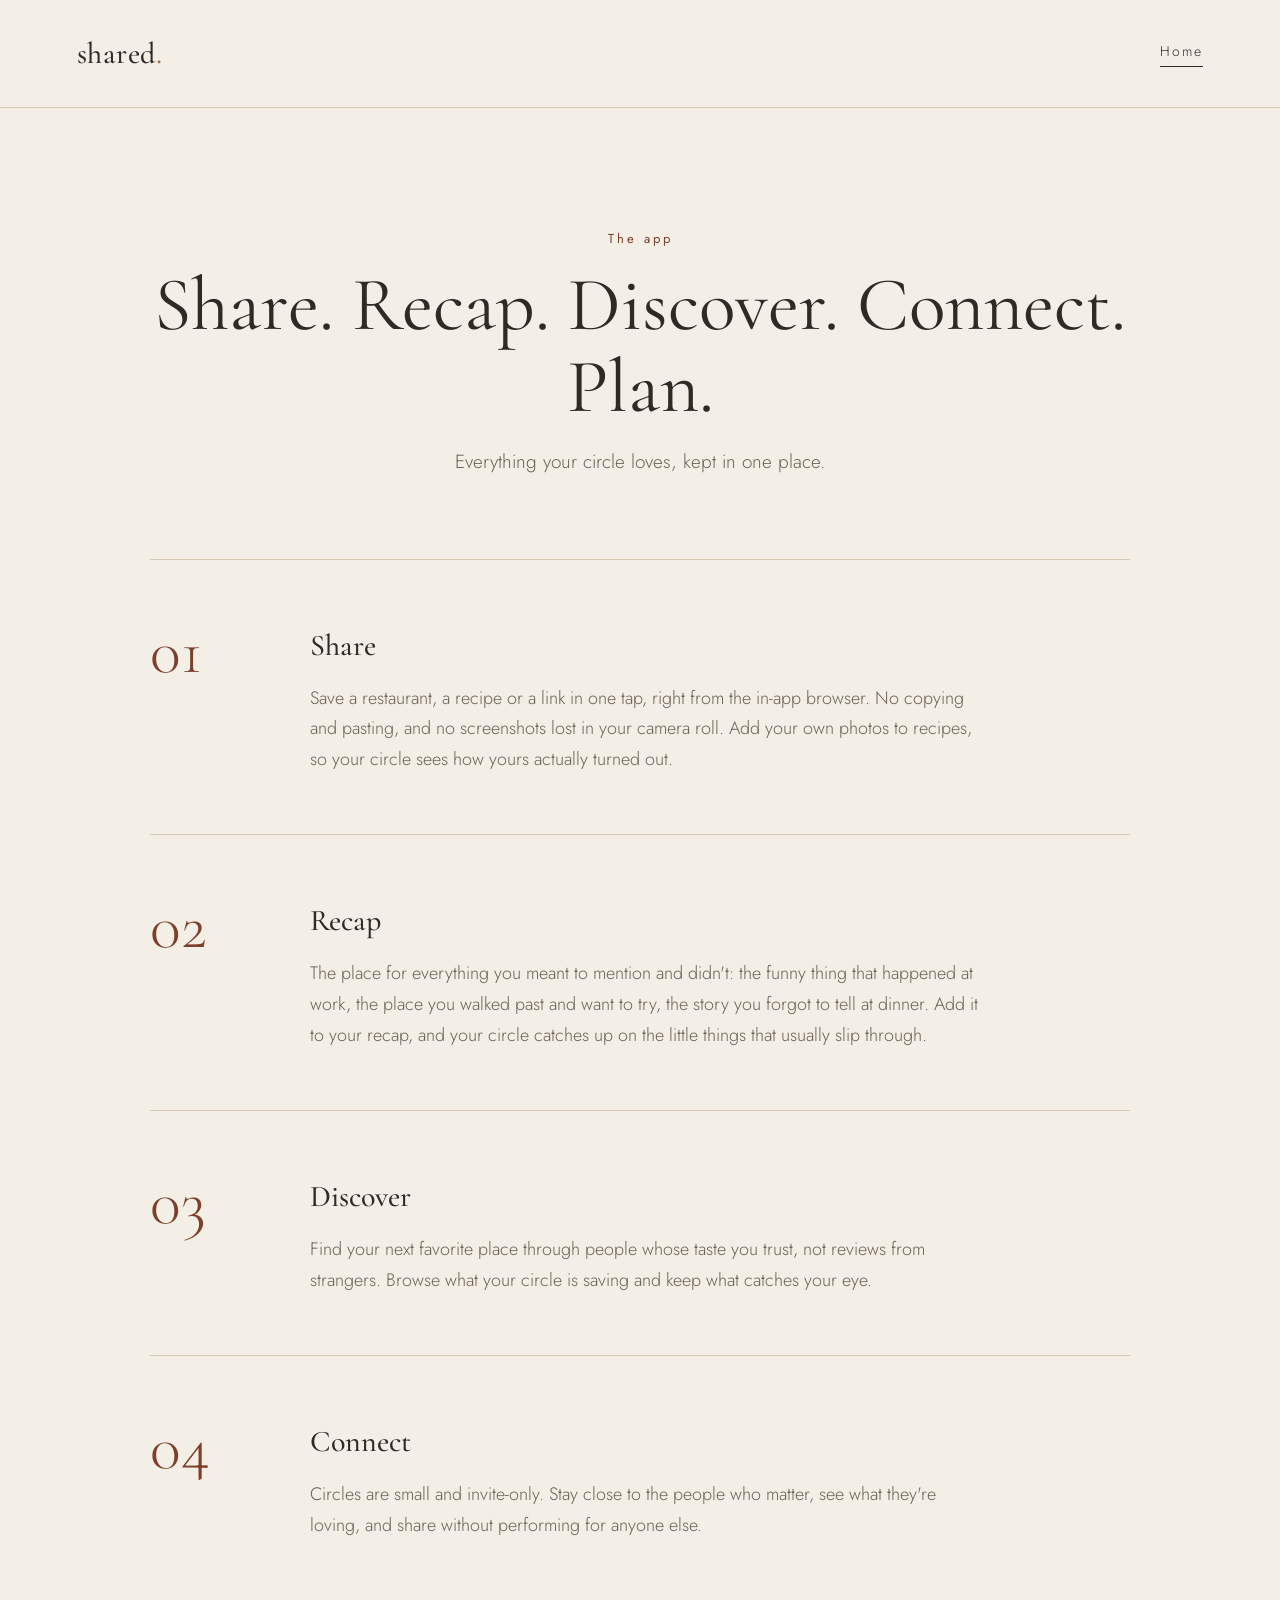
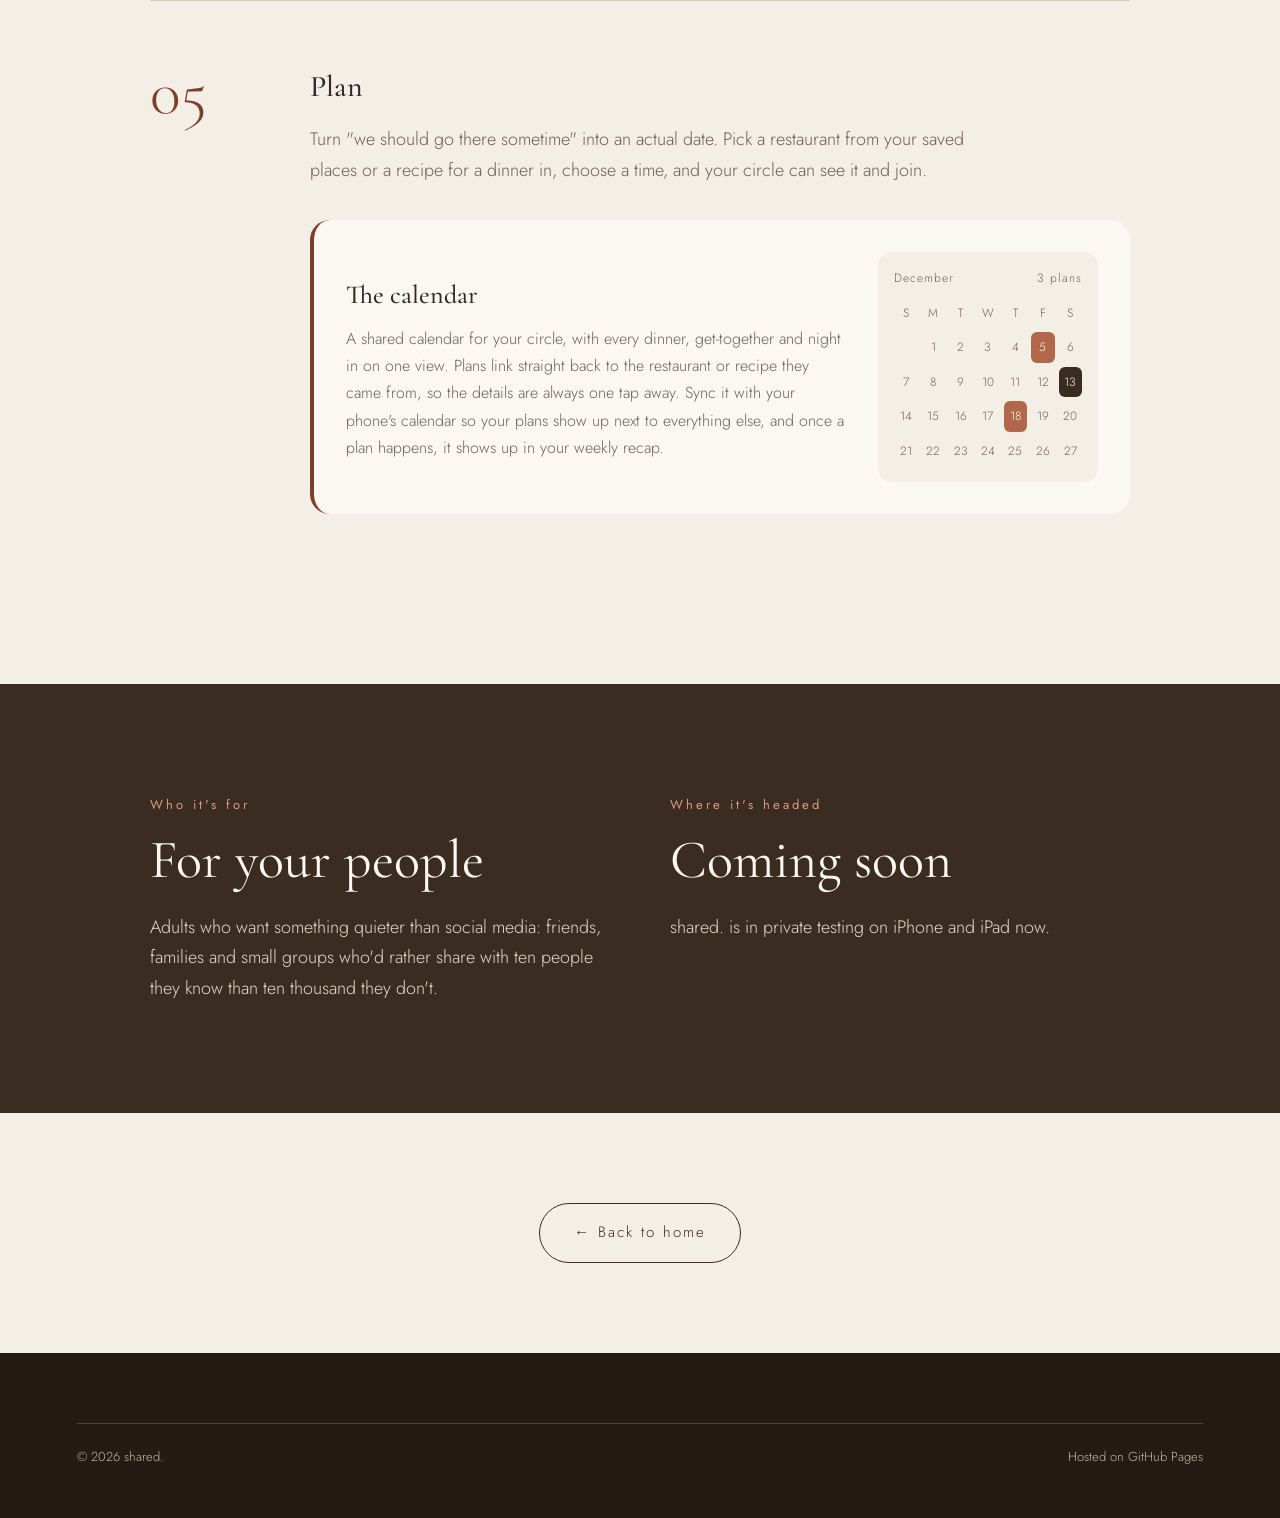
==== features.html @ dcdc334a "Initial Website" ====
<!DOCTYPE html>
<html lang="en">
<head>
  <meta charset="UTF-8">
  <meta name="viewport" content="width=device-width, initial-scale=1.0">
  <title>shared. | The app</title>
  <meta name="description" content="Share, recap, discover, connect and plan with the people you trust most.">
  <link rel="preconnect" href="https://fonts.googleapis.com">
  <link rel="preconnect" href="https://fonts.gstatic.com" crossorigin>
  <link href="https://fonts.googleapis.com/css2?family=Cormorant+Garamond:ital,wght@0,400;0,500;1,400&family=Jost:wght@300;400&display=swap" rel="stylesheet">
  <link rel="stylesheet" href="style.css">
</head>
<body>

  <nav class="nav solid">
    <a href="index.html" class="wordmark">shared<span>.</span></a>
    <a href="index.html" class="nav-link">Home</a>
  </nav>

  <header class="page-hero">
    <span class="eyebrow">The app</span>
    <h1>Share. Recap. Discover. Connect. Plan.</h1>
    <p class="lede">Everything your circle loves, kept in one place.</p>
  </header>

  <section class="features-wrap">
    <div class="feature reveal">
      <div class="num">01</div>
      <div>
        <h3>Share</h3>
        <p>Save a restaurant, a recipe or a link in one tap, right from the in-app browser. No copying and pasting, and no screenshots lost in your camera roll. Add your own photos to recipes, so your circle sees how yours actually turned out.</p>
      </div>
    </div>

    <div class="feature reveal">
      <div class="num">02</div>
      <div>
        <h3>Recap</h3>
        <p>The place for everything you meant to mention and didn't: the funny thing that happened at work, the place you walked past and want to try, the story you forgot to tell at dinner. Add it to your recap, and your circle catches up on the little things that usually slip through.</p>
      </div>
    </div>

    <div class="feature reveal">
      <div class="num">03</div>
      <div>
        <h3>Discover</h3>
        <p>Find your next favorite place through people whose taste you trust, not reviews from strangers. Browse what your circle is saving and keep what catches your eye.</p>
      </div>
    </div>

    <div class="feature reveal">
      <div class="num">04</div>
      <div>
        <h3>Connect</h3>
        <p>Circles are small and invite-only. Stay close to the people who matter, see what they're loving, and share without performing for anyone else.</p>
      </div>
    </div>

    <div class="feature reveal">
      <div class="num">05</div>
      <div>
        <h3>Plan</h3>
        <p>Turn "we should go there sometime" into an actual date. Pick a restaurant from your saved places or a recipe for a dinner in, choose a time, and your circle can see it and join.</p>

        <div class="subfeature">
          <div>
            <h4>The calendar</h4>
            <p>A shared calendar for your circle, with every dinner, get-together and night in on one view. Plans link straight back to the restaurant or recipe they came from, so the details are always one tap away. Sync it with your phone's calendar so your plans show up next to everything else, and once a plan happens, it shows up in your weekly recap.</p>
          </div>
          <div class="mini-cal" aria-hidden="true">
            <div class="mhead"><span>December</span><span>3 plans</span></div>
            <div class="grid">
              <span>S</span><span>M</span><span>T</span><span>W</span><span>T</span><span>F</span><span>S</span>
              <span></span><span>1</span><span>2</span><span>3</span><span>4</span><span class="ev2">5</span><span>6</span>
              <span>7</span><span>8</span><span>9</span><span>10</span><span>11</span><span>12</span><span class="ev">13</span>
              <span>14</span><span>15</span><span>16</span><span>17</span><span class="ev2">18</span><span>19</span><span>20</span>
              <span>21</span><span>22</span><span>23</span><span>24</span><span>25</span><span>26</span><span>27</span>
            </div>
          </div>
        </div>
      </div>
    </div>
  </section>

  <section class="dark">
    <div class="two-col">
      <div class="reveal">
        <span class="eyebrow">Who it's for</span>
        <h2>For your people</h2>
        <p>Adults who want something quieter than social media: friends, families and small groups who'd rather share with ten people they know than ten thousand they don't.</p>
      </div>
      <div class="reveal">
        <span class="eyebrow">Where it's headed</span>
        <h2>Coming soon</h2>
        <p>shared. is in private testing on iPhone and iPad now.</p>
      </div>
    </div>
  </section>

  <div class="back">
    <a href="index.html" class="btn ghost">&larr; Back to home</a>
  </div>

  <footer>
    <div class="fine">
      <span>&copy; 2026 shared.</span>
      <span>Hosted on GitHub Pages</span>
    </div>
  </footer>

  <script>
    const io = new IntersectionObserver(entries => entries.forEach(en => {
      if (en.isIntersecting) { en.target.classList.add('in'); io.unobserve(en.target); }
    }), { threshold: .15 });
    document.querySelectorAll('.reveal').forEach(el => io.observe(el));
  </script>

  <!-- Chatling chatbot -->
  <script> window.chtlConfig = { chatbotId: "1721572942" } </script>
  <script async data-id="1721572942" id="chtl-script" type="text/javascript" src="https://chatling.ai/js/embed.js"></script>
</body>
</html>
---- style.css ----
/* shared. — linen */
:root {
  --linen: #f4efe6;
  --linen-deep: #ebe3d5;
  --sand: #d9cbb3;
  --oat: #c9b89a;
  --ink: #2f2a24;
  --ink-soft: #6b6157;
  --terracotta: #b0674a;
  --terracotta-deep: #94533a;
  --card: #fbf8f2;
  --espresso: #3b2c22;
  --espresso-deep: #241b15;
  --rust: #7d3f29;
  --olive: #4f4a35;
  --serif: "Cormorant Garamond", Georgia, serif;
  --sans: "Jost", "Helvetica Neue", Arial, sans-serif;
}

* { box-sizing: border-box; margin: 0; padding: 0; }
html { scroll-behavior: smooth; }
body {
  background: var(--linen);
  color: var(--ink);
  font-family: var(--sans);
  font-weight: 300;
  font-size: 17px;
  line-height: 1.7;
  -webkit-font-smoothing: antialiased;
}
img { display: block; max-width: 100%; }
a { color: inherit; }

/* ---------- nav ---------- */
.nav {
  position: absolute; top: 0; left: 0; right: 0; z-index: 10;
  display: flex; justify-content: space-between; align-items: center;
  padding: 28px 6vw;
}
.nav.solid { position: static; border-bottom: 1px solid var(--sand); }
.wordmark {
  font-family: var(--serif); font-size: 30px; font-weight: 500;
  letter-spacing: .5px; text-decoration: none;
}
.wordmark span { color: var(--terracotta); }
.nav.solid { background: var(--linen); }
.nav-link {
  font-size: 14px; letter-spacing: 2px;
  text-decoration: none; border-bottom: 1px solid currentColor; padding-bottom: 2px;
}

/* ---------- hero video ---------- */
.hero {
  position: relative; height: 92vh; min-height: 560px; overflow: hidden;
  display: flex; align-items: flex-end;
}
.hero video {
  position: absolute; inset: 0; width: 100%; height: 100%; object-fit: cover;
}
.hero::after {
  content: ""; position: absolute; inset: 0;
  background: linear-gradient(180deg, rgba(244,239,230,.55) 0%, rgba(244,239,230,0) 28%,
              rgba(36,27,21,.05) 40%, rgba(36,27,21,.72) 100%);
}
.hero-copy {
  position: relative; z-index: 2; color: #fbf8f2;
  padding: 0 6vw 9vh; max-width: 900px;
}
.hero h1 {
  font-family: var(--serif); font-weight: 400; font-size: clamp(44px, 7vw, 92px);
  line-height: 1.02; letter-spacing: -1px; margin-bottom: 18px;
}
.hero p { font-size: 19px; max-width: 560px; margin-bottom: 34px; opacity: .95; }

/* ---------- buttons ---------- */
.btn {
  display: inline-block; text-decoration: none; cursor: pointer;
  font-family: var(--sans); font-size: 15px; letter-spacing: 2px;
  padding: 16px 34px; border-radius: 999px; border: 1px solid var(--terracotta);
  background: var(--terracotta); color: #fbf8f2;
  transition: background .25s, transform .25s;
}
.btn:hover { background: var(--rust); border-color: var(--rust); transform: translateY(-2px); }
.btn.ghost { background: transparent; color: var(--espresso); border-color: var(--espresso); }
.btn.ghost:hover { background: var(--espresso); color: var(--linen); }

/* ---------- sections ---------- */
section { padding: 110px 6vw; }
.eyebrow {
  font-size: 13px; letter-spacing: 3px; color: var(--rust); font-weight: 400;
  margin-bottom: 14px; display: block;
}
h2 {
  font-family: var(--serif); font-weight: 400; font-size: clamp(34px, 4.5vw, 54px);
  line-height: 1.1; margin-bottom: 22px;
}
h3 { font-family: var(--serif); font-weight: 500; font-size: 30px; margin-bottom: 12px; }
.narrow { max-width: 680px; margin: 0 auto; text-align: center; }
.lede { font-size: 19px; color: var(--ink-soft); }

/* ---------- recap demo (x-factor) ---------- */
.recap-demo { background: var(--linen-deep); text-align: center; }
.recap-demo .hint { color: var(--ink-soft); font-size: 15px; margin-bottom: 50px; }
.deck {
  position: relative; width: min(420px, 88vw); height: 520px; margin: 0 auto;
  perspective: 1400px;
}
.card {
  position: absolute; inset: 0; background: var(--card); border-radius: 22px;
  box-shadow: 0 22px 50px rgba(73, 58, 40, .16); padding: 30px 30px 34px;
  text-align: left; display: flex; flex-direction: column; cursor: pointer;
  transition: transform .6s cubic-bezier(.2,.8,.2,1), opacity .6s;
  user-select: none;
}
.card .tag {
  font-size: 12px; letter-spacing: 3px; color: var(--rust);
  display: flex; justify-content: space-between; margin-bottom: 18px;
}
.card .tag em { font-style: normal; color: var(--ink-soft); letter-spacing: 1px; }
.card h4 { font-family: var(--serif); font-weight: 500; font-size: 32px; line-height: 1.1; margin-bottom: 16px; }
.card .photo { border-radius: 14px; overflow: hidden; height: 210px; margin-bottom: 18px; }
.card .photo img { width: 100%; height: 100%; object-fit: cover; }
.card .note { font-family: var(--serif); font-style: italic; font-size: 22px; line-height: 1.35; }
.card .by { margin-top: auto; font-size: 14px; color: var(--ink-soft); }
.card .song {
  display: flex; align-items: center; gap: 14px; background: var(--linen);
  border-radius: 14px; padding: 16px; margin: 6px 0 22px;
}
.song .play {
  width: 46px; height: 46px; border-radius: 50%; background: var(--espresso);
  display: grid; place-items: center; flex-shrink: 0;
}
.song .bars { flex: 1; display: flex; align-items: flex-end; gap: 3px; height: 30px; }
.song .bars i {
  flex: 1; background: var(--oat); border-radius: 2px; height: 30%;
  animation: eq 1.1s ease-in-out infinite;
}
.song .bars i:nth-child(odd) { animation-delay: -.4s; }
.song .bars i:nth-child(3n) { animation-delay: -.7s; }
@keyframes eq { 0%,100% { height: 25%; } 50% { height: 95%; } }
.stats { display: grid; gap: 14px; margin: 8px 0 20px; }
.stat { display: flex; align-items: baseline; gap: 14px; border-bottom: 1px solid var(--sand); padding-bottom: 12px; }
.stat b { font-family: var(--serif); font-weight: 500; font-size: 46px; color: var(--rust); line-height: 1; min-width: 40px; }
.forgot-list { list-style: none; margin: 4px 0 20px; }
.forgot-list li { padding: 12px 0; border-bottom: 1px dashed var(--sand); font-size: 16px; }

/* card stack positions */
.card[data-pos="0"] { transform: translateY(0) rotate(0); z-index: 5; opacity: 1; }
.card[data-pos="1"] { transform: translateY(14px) rotate(2.5deg) scale(.97); z-index: 4; opacity: 1; }
.card[data-pos="2"] { transform: translateY(26px) rotate(-2deg) scale(.94); z-index: 3; opacity: .9; }
.card[data-pos="3"], .card[data-pos="4"] { transform: translateY(36px) scale(.9); z-index: 1; opacity: 0; }
.card.leaving { transform: translateX(120%) rotate(14deg) !important; opacity: 0 !important; z-index: 6 !important; }
.card.returning { transform: translateX(-120%) rotate(-14deg) !important; opacity: 0 !important; z-index: 6 !important; }

.deck-controls { display: flex; justify-content: center; align-items: center; gap: 22px; margin-top: 70px; }
.arrow {
  width: 50px; height: 50px; border-radius: 50%; border: 1px solid var(--espresso);
  background: transparent; cursor: pointer; font-size: 20px; color: var(--ink);
  transition: background .2s, color .2s;
}
.arrow:hover { background: var(--espresso); color: var(--linen); }
.dots { display: flex; gap: 10px; }
.dots button {
  width: 9px; height: 9px; border-radius: 50%; border: none; background: var(--oat);
  cursor: pointer; transition: transform .2s, background .2s; padding: 0;
}
.dots button.active { background: var(--espresso); transform: scale(1.4); }

/* ---------- features page ---------- */
.page-hero { padding: 120px 6vw 80px; text-align: center; }
.page-hero h1 {
  font-family: var(--serif); font-weight: 400; font-size: clamp(38px, 6vw, 76px);
  line-height: 1.08; margin-bottom: 18px;
}
.feature {
  display: grid; grid-template-columns: 120px 1fr; gap: 40px;
  max-width: 980px; margin: 0 auto; padding: 60px 0; border-top: 1px solid var(--sand);
}
.feature .num { font-family: var(--serif); font-size: 64px; color: var(--rust); line-height: 1; }
.feature p { color: var(--ink-soft); font-size: 18px; max-width: 680px; }
.feature p + p { margin-top: 16px; }
.subfeature {
  margin-top: 34px; background: var(--card); border-left: 4px solid var(--rust); border-radius: 20px; padding: 32px;
  display: grid; grid-template-columns: 1fr 220px; gap: 30px; align-items: center;
}
.subfeature h4 { font-family: var(--serif); font-weight: 500; font-size: 26px; margin-bottom: 8px; }
.subfeature p { font-size: 16px; }
.mini-cal { background: var(--linen); border-radius: 14px; padding: 16px; font-size: 12px; }
.mini-cal .mhead { display: flex; justify-content: space-between; margin-bottom: 10px; color: var(--ink-soft); letter-spacing: 1px; }
.mini-cal .grid { display: grid; grid-template-columns: repeat(7, 1fr); gap: 4px; text-align: center; }
.mini-cal .grid span { padding: 5px 0; border-radius: 6px; color: var(--ink-soft); }
.mini-cal .grid .ev { background: var(--espresso); color: #fff; }
.mini-cal .grid .ev2 { background: var(--terracotta); color: #fff; }
.features-wrap { padding-top: 0; }
.band { background: var(--linen-deep); }
.two-col { display: grid; grid-template-columns: 1fr 1fr; gap: 60px; max-width: 980px; margin: 0 auto; }
.two-col p { color: var(--ink-soft); font-size: 18px; }
.back { text-align: center; padding: 90px 6vw; }

/* ---------- footer ---------- */
footer { background: var(--espresso-deep); color: var(--linen); padding: 70px 6vw 50px; }
.xfactor { max-width: 640px; margin-bottom: 40px; }
.xfactor h5 {
  font-size: 13px; letter-spacing: 3px; color: var(--oat);
  font-weight: 400; margin-bottom: 10px;
}
.xfactor p { font-family: var(--serif); font-size: 21px; line-height: 1.5; }
.fine { display: flex; justify-content: space-between; flex-wrap: wrap; gap: 10px; font-size: 13px; color: var(--oat); border-top: 1px solid #4a433b; padding-top: 22px; }

/* ---------- motion & responsive ---------- */
.reveal { opacity: 0; transform: translateY(24px); transition: opacity .9s, transform .9s; }
.reveal.in { opacity: 1; transform: none; }
@media (max-width: 760px) {
  section { padding: 80px 7vw; }
  .feature { grid-template-columns: 1fr; gap: 10px; padding: 46px 0; }
  .feature .num { font-size: 44px; }
  .subfeature, .two-col { grid-template-columns: 1fr; }
  .deck { height: 540px; }
  .hero { height: 88vh; }
}
@media (prefers-reduced-motion: reduce) {
  .reveal { opacity: 1; transform: none; }
  .song .bars i { animation: none; height: 60%; }
}

/* ---------- dark accent bands ---------- */
.dark { background: var(--espresso); color: var(--linen); }
.dark .eyebrow { color: #d99a7c; }
.dark .lede, .dark p { color: #e3d8c8; }
.dark h2 { color: #fbf8f2; }
.olive { background: var(--olive); }
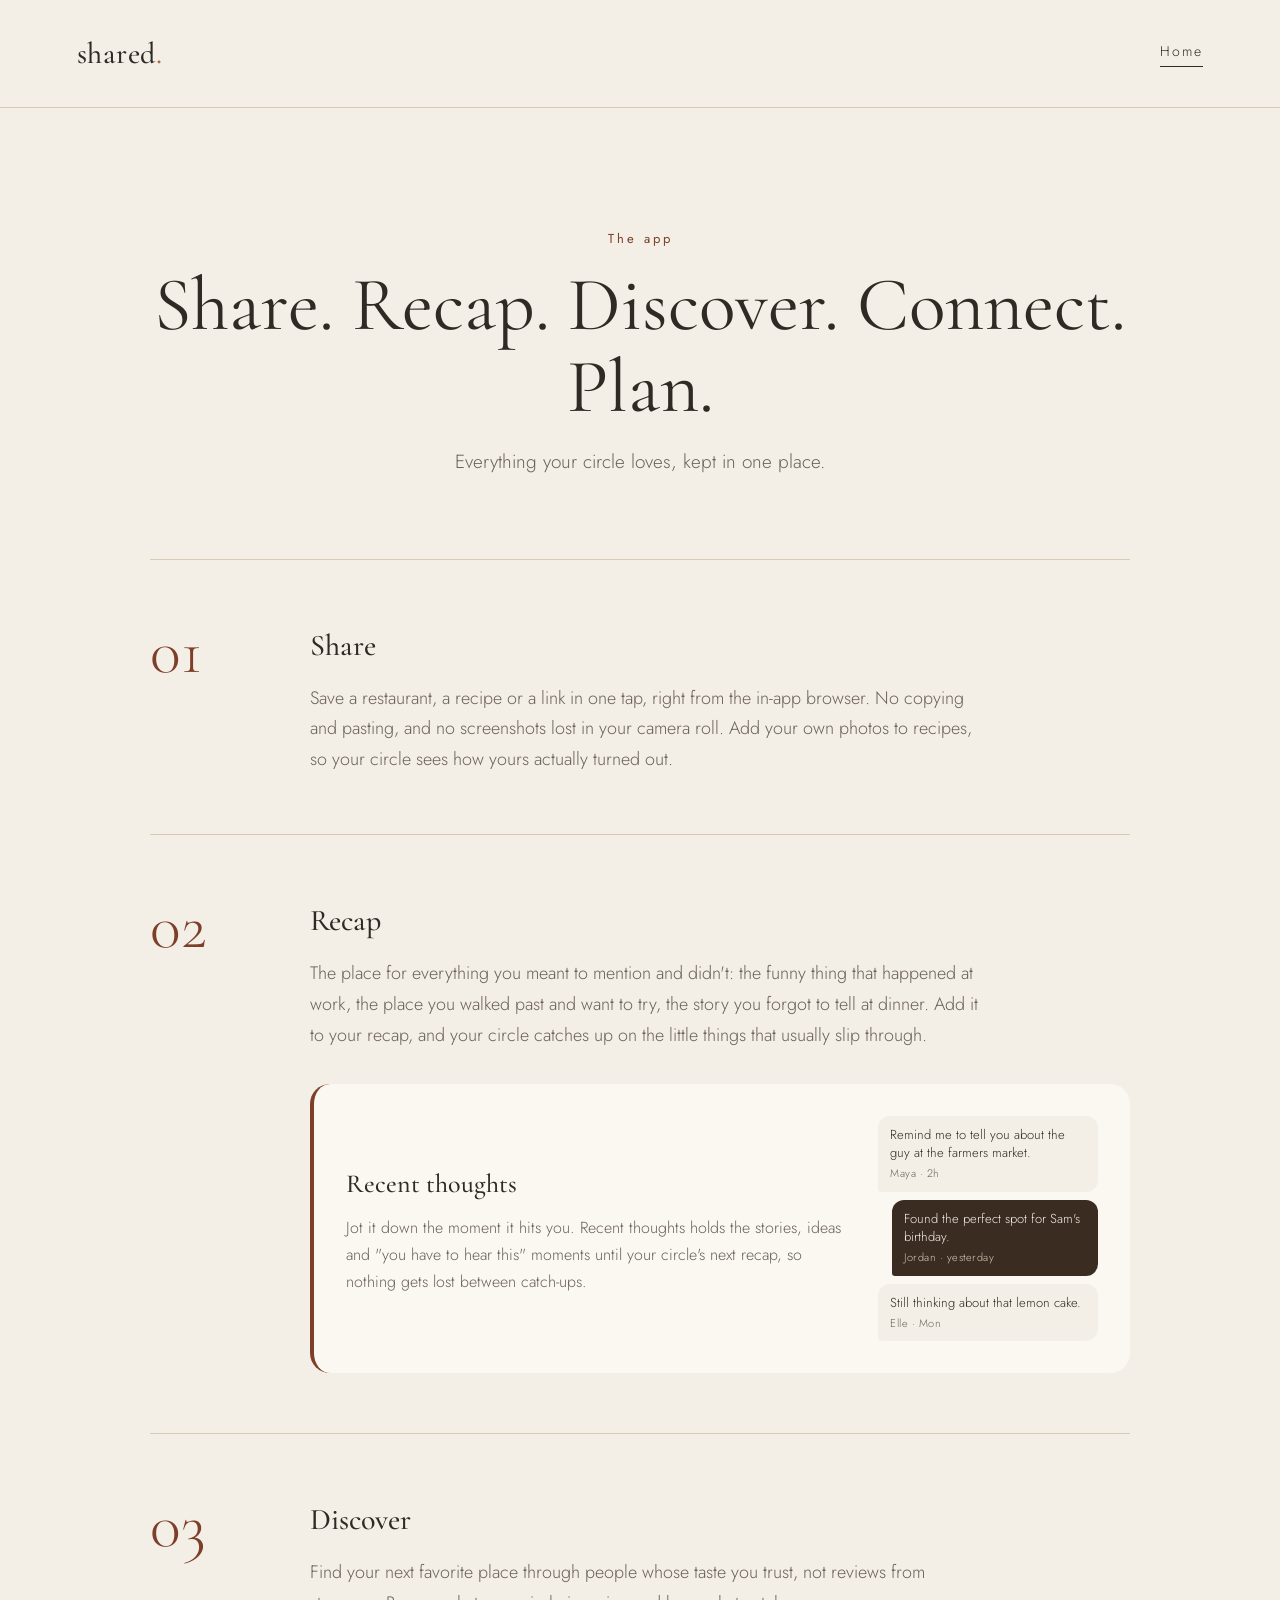
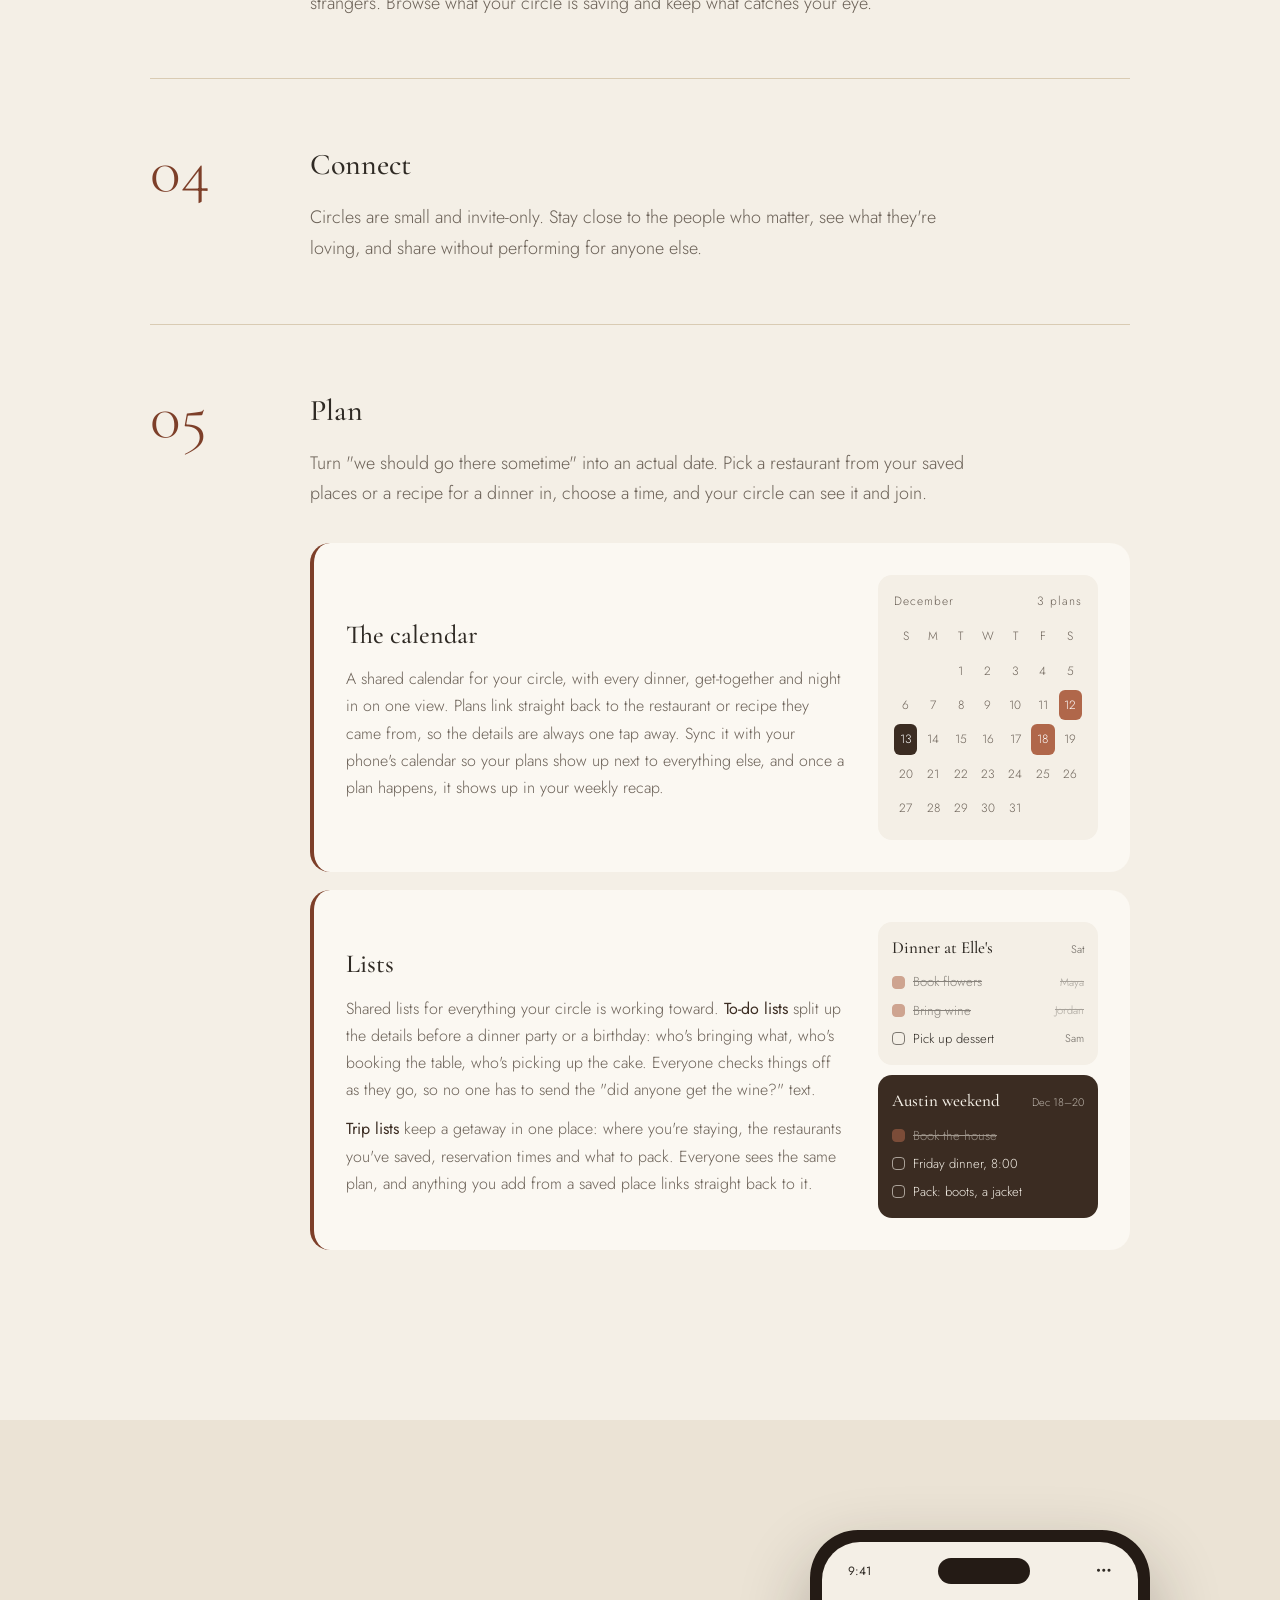
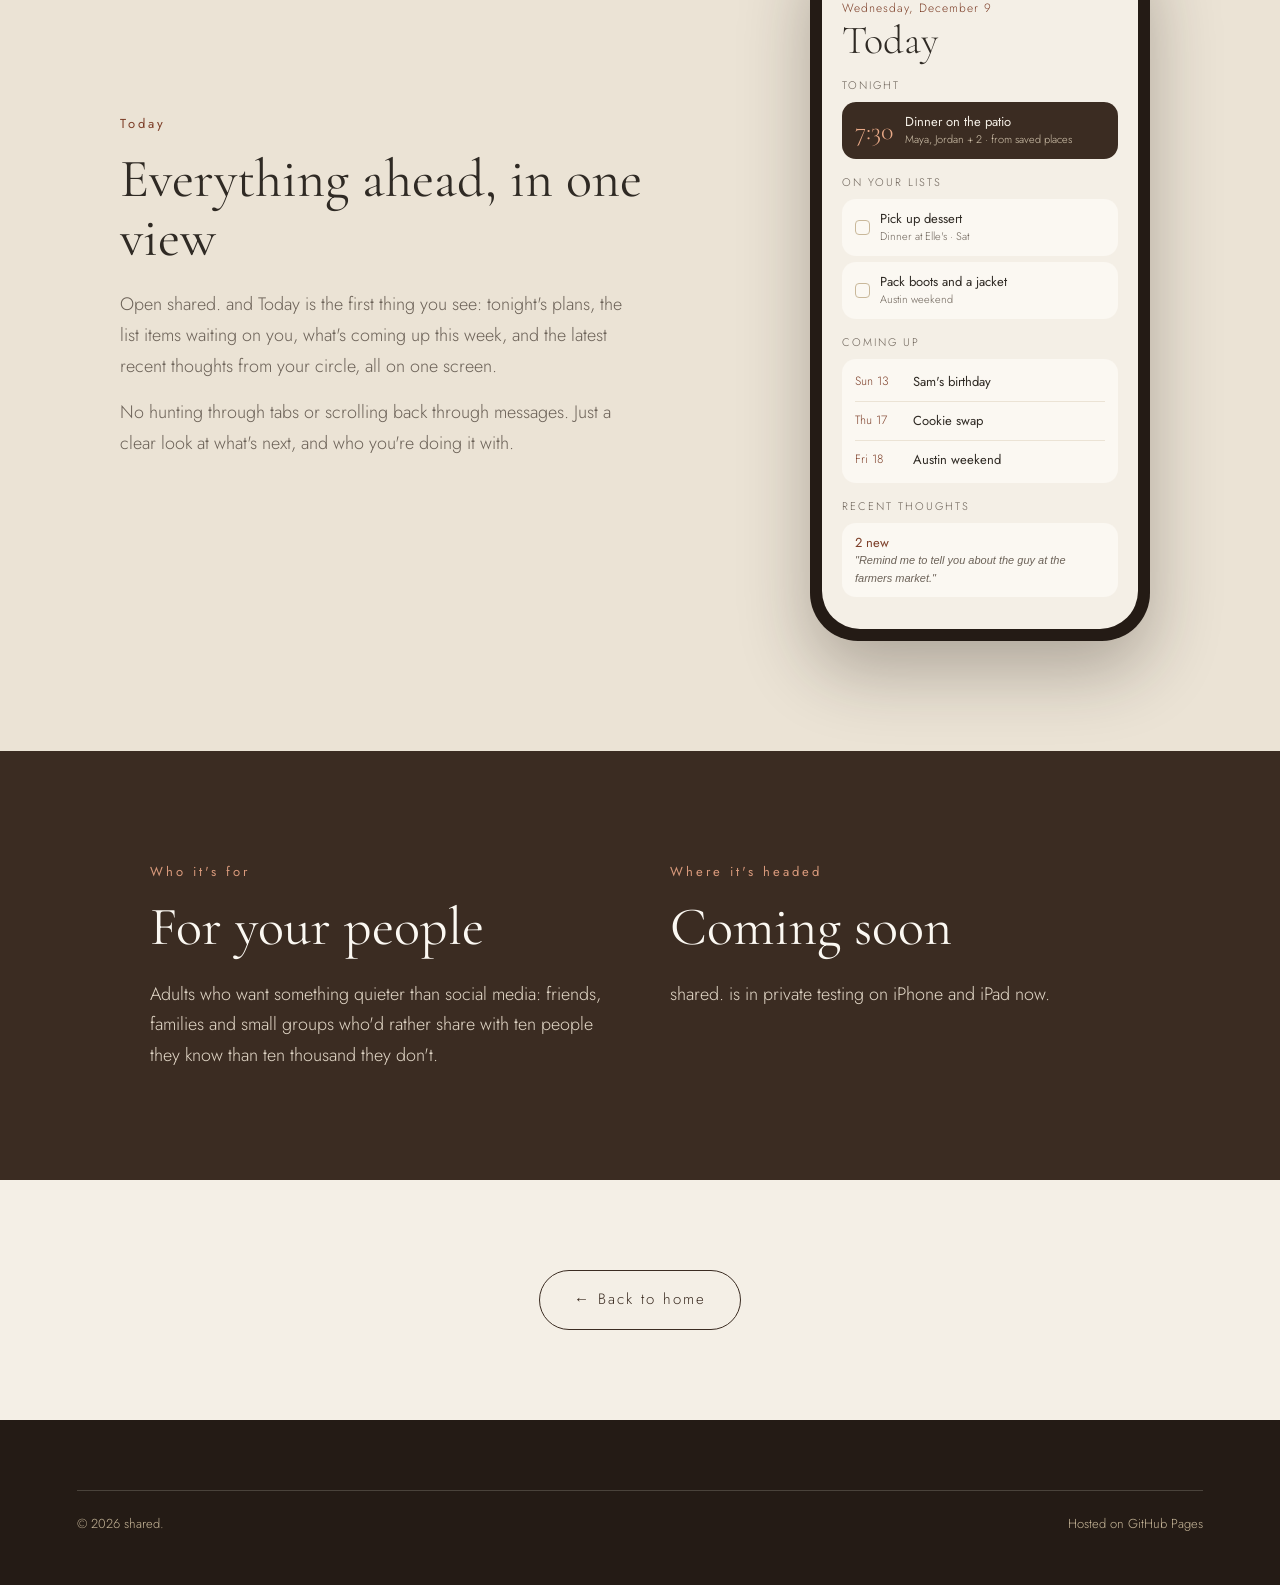
==== commit b1d1f6d9: "website mods" ====
--- a/features.html
+++ b/features.html
@@ -37,6 +37,18 @@
       <div>
         <h3>Recap</h3>
         <p>The place for everything you meant to mention and didn't: the funny thing that happened at work, the place you walked past and want to try, the story you forgot to tell at dinner. Add it to your recap, and your circle catches up on the little things that usually slip through.</p>
+
+        <div class="subfeature">
+          <div>
+            <h4>Recent thoughts</h4>
+            <p>Jot it down the moment it hits you. Recent thoughts holds the stories, ideas and "you have to hear this" moments until your circle's next recap, so nothing gets lost between catch-ups.</p>
+          </div>
+          <div class="thoughts" aria-hidden="true">
+            <div class="thought"><span>Remind me to tell you about the guy at the farmers market.</span><em>Maya &middot; 2h</em></div>
+            <div class="thought"><span>Found the perfect spot for Sam's birthday.</span><em>Jordan &middot; yesterday</em></div>
+            <div class="thought"><span>Still thinking about that lemon cake.</span><em>Elle &middot; Mon</em></div>
+          </div>
+        </div>
       </div>
     </div>
 
@@ -70,13 +82,70 @@
           <div class="mini-cal" aria-hidden="true">
             <div class="mhead"><span>December</span><span>3 plans</span></div>
             <div class="grid">
-              <span>S</span><span>M</span><span>T</span><span>W</span><span>T</span><span>F</span><span>S</span>
-              <span></span><span>1</span><span>2</span><span>3</span><span>4</span><span class="ev2">5</span><span>6</span>
-              <span>7</span><span>8</span><span>9</span><span>10</span><span>11</span><span>12</span><span class="ev">13</span>
-              <span>14</span><span>15</span><span>16</span><span>17</span><span class="ev2">18</span><span>19</span><span>20</span>
-              <span>21</span><span>22</span><span>23</span><span>24</span><span>25</span><span>26</span><span>27</span>
+              <span>S</span><span>M</span><span>T</span><span>W</span><span>T</span><span>F</span><span>S</span><span></span><span></span><span>1</span><span>2</span><span>3</span><span>4</span><span>5</span><span>6</span><span>7</span><span>8</span><span>9</span><span>10</span><span>11</span><span class="ev2">12</span><span class="ev">13</span><span>14</span><span>15</span><span>16</span><span>17</span><span class="ev2">18</span><span>19</span><span>20</span><span>21</span><span>22</span><span>23</span><span>24</span><span>25</span><span>26</span><span>27</span><span>28</span><span>29</span><span>30</span><span>31</span>
             </div>
           </div>
+        </div>
+
+        <div class="subfeature">
+          <div>
+            <h4>Lists</h4>
+            <p>Shared lists for everything your circle is working toward. <strong>To-do lists</strong> split up the details before a dinner party or a birthday: who's bringing what, who's booking the table, who's picking up the cake. Everyone checks things off as they go, so no one has to send the "did anyone get the wine?" text.</p>
+            <p><strong>Trip lists</strong> keep a getaway in one place: where you're staying, the restaurants you've saved, reservation times and what to pack. Everyone sees the same plan, and anything you add from a saved place links straight back to it.</p>
+          </div>
+          <div class="lists" aria-hidden="true">
+            <div class="list-card">
+              <div class="lhead"><b>Dinner at Elle's</b><span>Sat</span></div>
+              <div class="item done"><i></i>Book flowers <em>Maya</em></div>
+              <div class="item done"><i></i>Bring wine <em>Jordan</em></div>
+              <div class="item"><i></i>Pick up dessert <em>Sam</em></div>
+            </div>
+            <div class="list-card trip">
+              <div class="lhead"><b>Austin weekend</b><span>Dec 18&ndash;20</span></div>
+              <div class="item done"><i></i>Book the house</div>
+              <div class="item"><i></i>Friday dinner, 8:00</div>
+              <div class="item"><i></i>Pack: boots, a jacket</div>
+            </div>
+          </div>
+        </div>
+      </div>
+    </div>
+  </section>
+
+  <!-- Today view showcase -->
+  <section class="today-band">
+    <div class="today-wrap">
+      <div class="today-copy reveal">
+        <span class="eyebrow">Today</span>
+        <h2>Everything ahead, in one view</h2>
+        <p>Open shared. and Today is the first thing you see: tonight's plans, the list items waiting on you, what's coming up this week, and the latest recent thoughts from your circle, all on one screen.</p>
+        <p>No hunting through tabs or scrolling back through messages. Just a clear look at what's next, and who you're doing it with.</p>
+      </div>
+      <div class="phone reveal" aria-hidden="true">
+        <div class="screen">
+          <div class="status"><span>9:41</span><span class="notch"></span><span>&#9679;&#9679;&#9679;</span></div>
+          <div class="t-date">Wednesday, December 9</div>
+          <div class="t-title">Today</div>
+
+          <div class="t-label">Tonight</div>
+          <div class="t-card hero-plan">
+            <div class="t-time">7:30</div>
+            <div><b>Dinner on the patio</b><small>Maya, Jordan + 2 &middot; from saved places</small></div>
+          </div>
+
+          <div class="t-label">On your lists</div>
+          <div class="t-card row"><i class="box"></i><div><b>Pick up dessert</b><small>Dinner at Elle's &middot; Sat</small></div></div>
+          <div class="t-card row"><i class="box"></i><div><b>Pack boots and a jacket</b><small>Austin weekend</small></div></div>
+
+          <div class="t-label">Coming up</div>
+          <div class="t-up">
+            <div><span>Sun 13</span><b>Sam's birthday</b></div>
+            <div><span>Thu 17</span><b>Cookie swap</b></div>
+            <div><span>Fri 18</span><b>Austin weekend</b></div>
+          </div>
+
+          <div class="t-label">Recent thoughts</div>
+          <div class="t-card thought-mini"><b>2 new</b><small>"Remind me to tell you about the guy at the farmers market."</small></div>
         </div>
       </div>
     </div>
--- a/style.css
+++ b/style.css
@@ -229,3 +229,68 @@
 .dark .lede, .dark p { color: #e3d8c8; }
 .dark h2 { color: #fbf8f2; }
 .olive { background: var(--olive); }
+
+/* recent thoughts visual */
+.thoughts { display: grid; gap: 8px; }
+.thought {
+  background: var(--linen); border-radius: 12px 12px 12px 3px; padding: 10px 12px;
+  font-size: 13px; line-height: 1.4; color: var(--ink);
+}
+.thought:nth-child(2) { margin-left: 14px; background: var(--espresso); color: var(--linen); }
+.thought:nth-child(2) em { color: #d9cbb3; }
+.thought em { display: block; font-style: normal; font-size: 11px; color: var(--ink-soft); margin-top: 4px; letter-spacing: .5px; }
+
+/* lists visual */
+.subfeature + .subfeature { margin-top: 18px; }
+.subfeature p + p { margin-top: 12px; }
+.subfeature strong { font-weight: 400; color: var(--espresso); }
+.lists { display: grid; gap: 10px; }
+.list-card { background: var(--linen); border-radius: 14px; padding: 12px 14px; font-size: 13px; }
+.list-card.trip { background: var(--espresso); color: var(--linen); }
+.lhead { display: flex; justify-content: space-between; align-items: baseline; margin-bottom: 6px; }
+.lhead b { font-family: var(--serif); font-weight: 500; font-size: 17px; }
+.lhead span { font-size: 11px; opacity: .7; }
+.item { display: flex; align-items: center; gap: 8px; padding: 3px 0; }
+.item i { width: 13px; height: 13px; border: 1.5px solid currentColor; border-radius: 4px; flex-shrink: 0; opacity: .6; }
+.item.done { opacity: .55; text-decoration: line-through; }
+.item.done i { background: var(--terracotta); border-color: var(--terracotta); opacity: 1; }
+.item em { margin-left: auto; font-style: normal; font-size: 11px; opacity: .7; text-decoration: none; }
+
+/* today view showcase */
+.today-band { background: var(--linen-deep); }
+.today-wrap {
+  max-width: 1040px; margin: 0 auto; display: grid; grid-template-columns: 1fr 360px;
+  gap: 70px; align-items: center;
+}
+.today-copy p { color: var(--ink-soft); font-size: 18px; max-width: 520px; }
+.today-copy p + p { margin-top: 16px; }
+.phone {
+  width: 340px; background: var(--espresso-deep); border-radius: 48px; padding: 12px;
+  box-shadow: 0 30px 70px rgba(36, 27, 21, .3); justify-self: center;
+}
+.screen { background: var(--linen); border-radius: 38px; padding: 14px 20px 26px; min-height: 640px; }
+.status { display: flex; justify-content: space-between; align-items: center; font-size: 12px; color: var(--ink); font-weight: 400; padding: 2px 6px 14px; }
+.status .notch { width: 92px; height: 26px; background: var(--espresso-deep); border-radius: 20px; }
+.status span:last-child { letter-spacing: 1px; font-size: 7px; }
+.t-date { font-size: 12px; color: var(--rust); letter-spacing: 1px; }
+.t-title { font-family: var(--serif); font-size: 40px; line-height: 1.1; margin-bottom: 14px; }
+.t-label { font-size: 11px; letter-spacing: 2px; color: var(--ink-soft); margin: 14px 0 7px; text-transform: uppercase; }
+.t-card { background: var(--card); border-radius: 14px; padding: 11px 13px; margin-bottom: 6px; font-size: 13px; line-height: 1.35; }
+.t-card b { font-weight: 400; display: block; }
+.t-card small { font-size: 11px; color: var(--ink-soft); }
+.hero-plan { display: flex; gap: 12px; align-items: center; background: var(--espresso); color: var(--linen); }
+.hero-plan small { color: #d9cbb3; }
+.t-time { font-family: var(--serif); font-size: 26px; color: #e9a987; }
+.t-card.row { display: flex; gap: 10px; align-items: center; }
+.box { width: 15px; height: 15px; border: 1.5px solid var(--oat); border-radius: 4px; flex-shrink: 0; }
+.t-up { background: var(--card); border-radius: 14px; padding: 4px 13px; }
+.t-up div { display: flex; gap: 12px; padding: 8px 0; font-size: 13px; border-bottom: 1px solid var(--linen-deep); }
+.t-up div:last-child { border-bottom: none; }
+.t-up span { color: var(--rust); min-width: 46px; font-size: 12px; }
+.t-up b { font-weight: 400; }
+.thought-mini b { color: var(--rust); }
+.thought-mini small { font-style: italic; }
+@media (max-width: 860px) {
+  .today-wrap { grid-template-columns: 1fr; gap: 50px; }
+  .phone { width: min(340px, 86vw); }
+}
